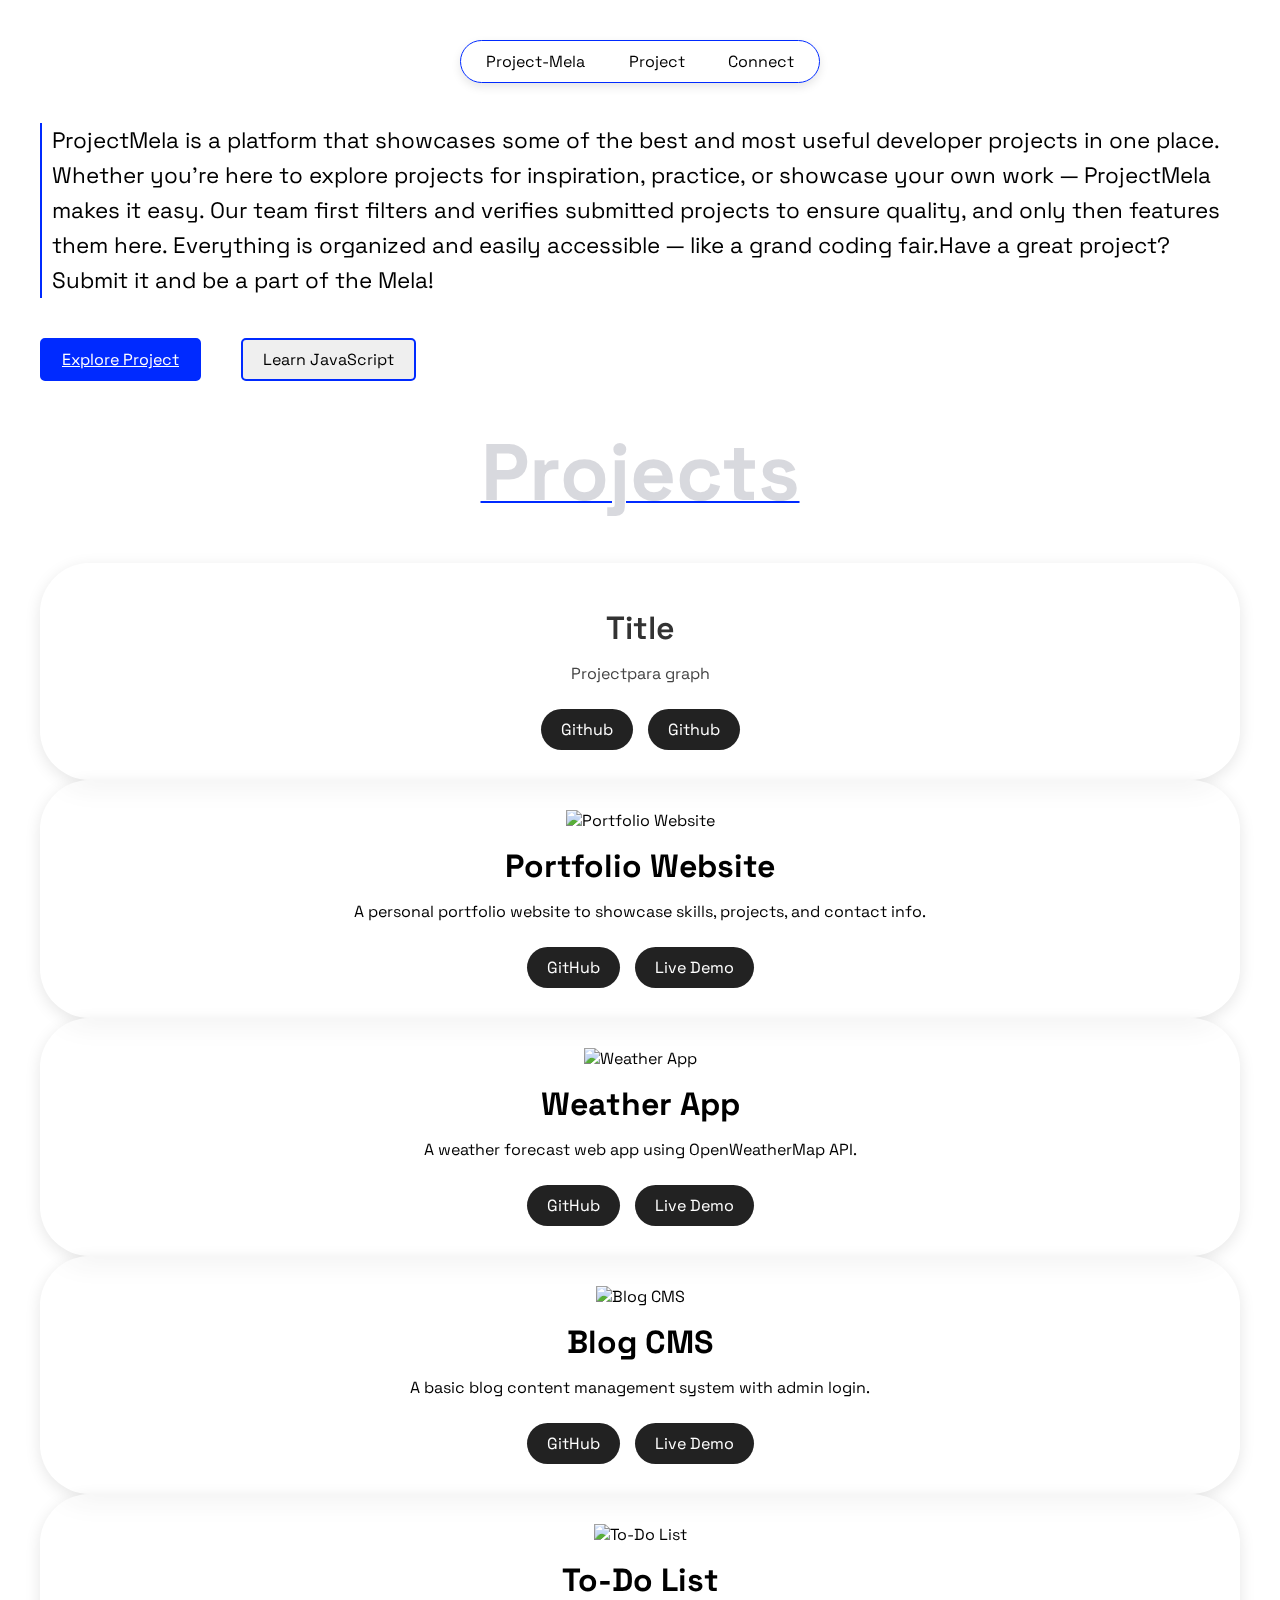
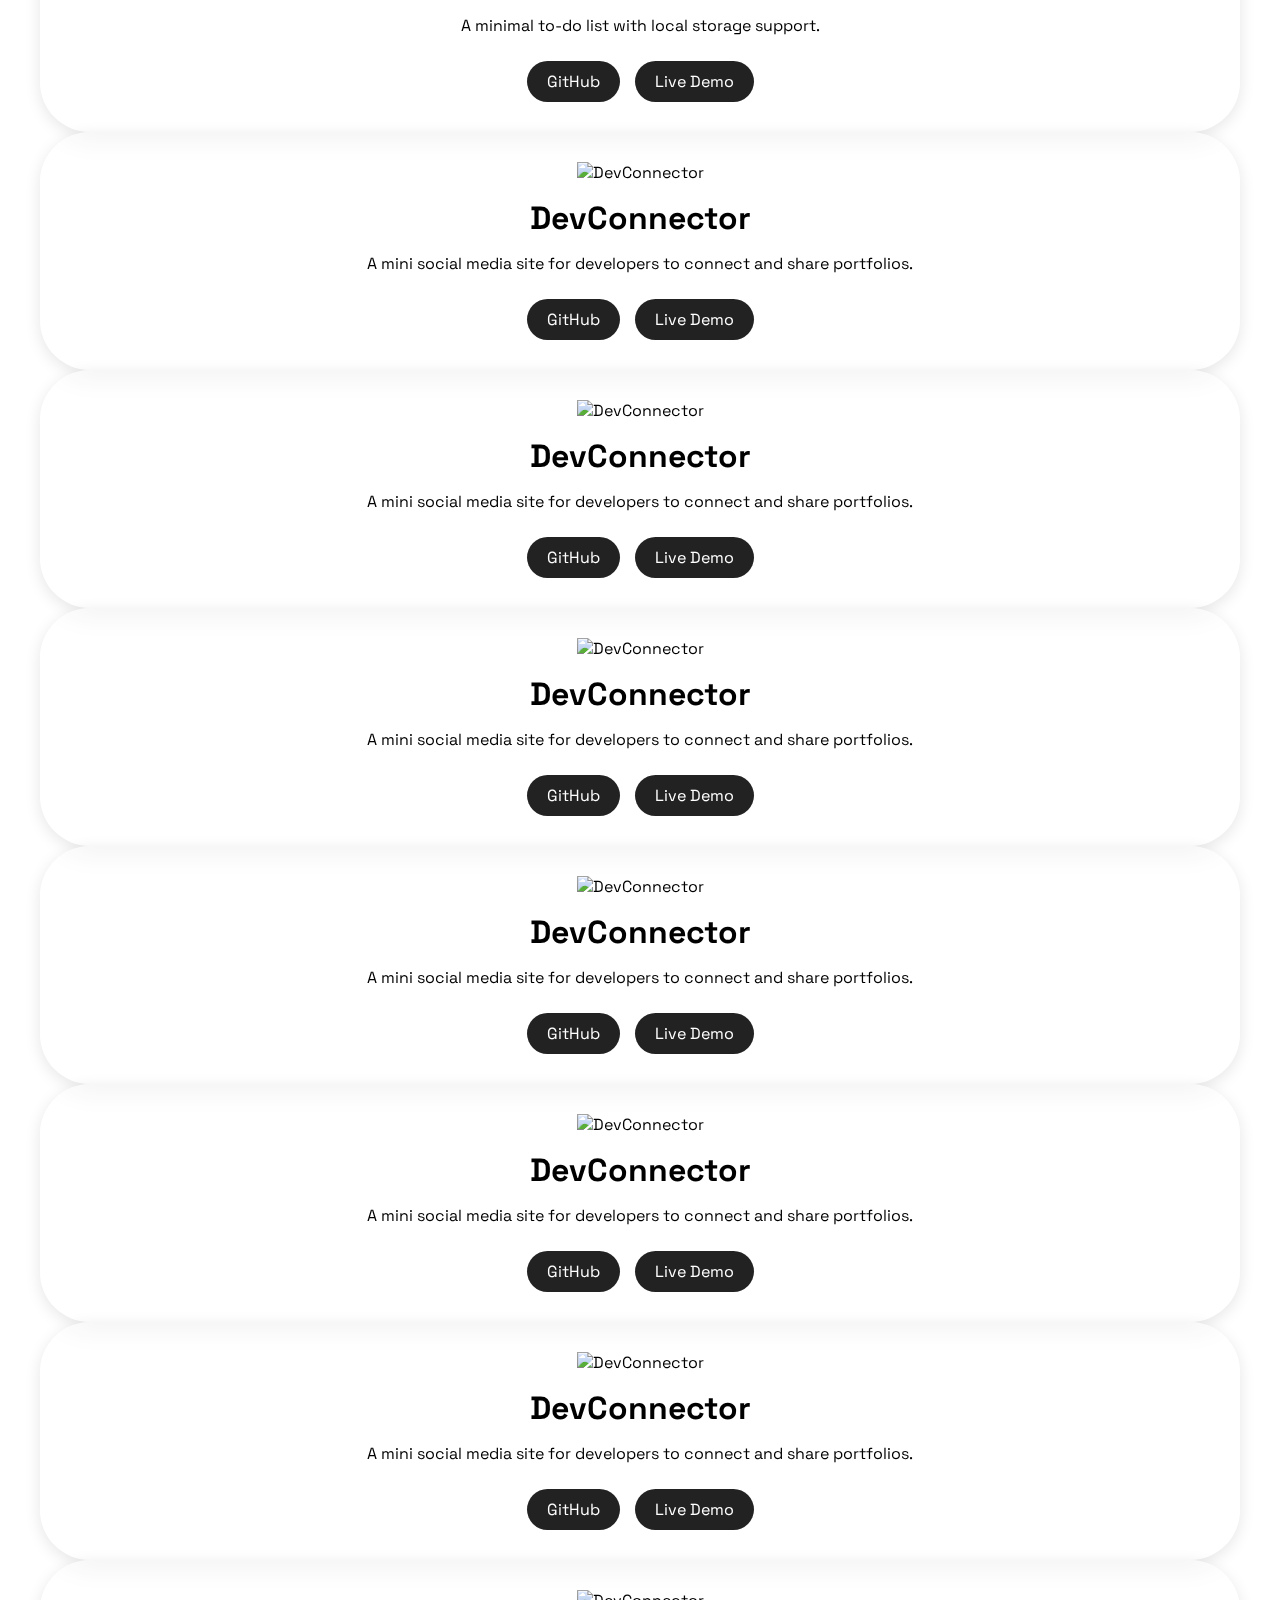
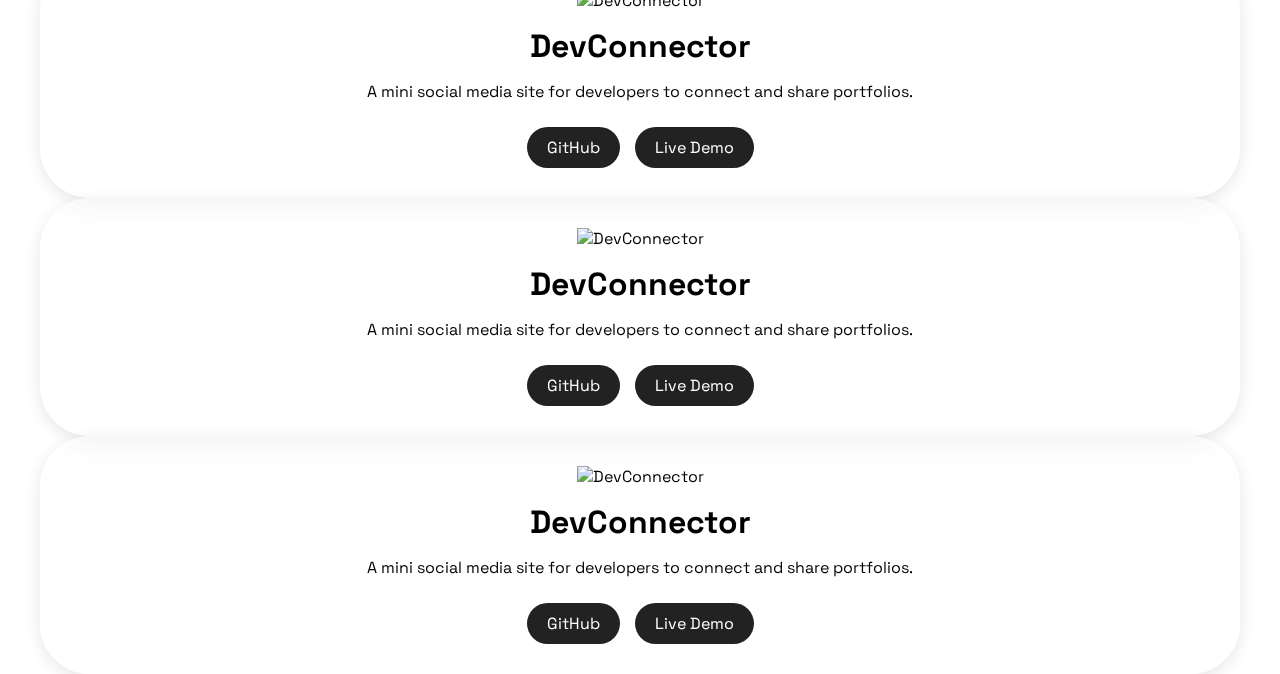
==== index.html @ b8e60ce5 "Add New Feature but Remove after some time" ====
<!DOCTYPE html>
<html lang="en">
<head>
  <meta charset="UTF-8" />
  <meta name="viewport" content="width=device-width, initial-scale=1.0"/>
  <title>Project Mela</title>
  <link rel="stylesheet" href="style.css" />
</head>
<body>

  <header class="container">
    <div class="navbar">
      <span>Project-Mela</span>
      <span>Project</span>
      <span>Connect</span>
    </div>
  </header>

  <section class="container">
    <div class="about-div">
        <h1 class="about-h1">ProjectMela is a platform that showcases some of the best and most useful developer projects in one place. Whether you're here to explore projects for inspiration, practice, or showcase your own work — ProjectMela makes it easy.
        Our team first filters and verifies submitted projects to ensure quality, and only then features them here. Everything is organized and easily accessible — like a grand coding fair.Have a great project? Submit it and be a part of the Mela!</h1>
        
        <div class="about-btn">
            <button class="btn1">Explore Project</button>
            <button class="btn2">Learn JavaScript</button>
        </div>

    </div>

    <div>
        <!-- <h1 class="project-h1">Project Collections</h1> -->
        <h1 class="project-h1">Projects</h1>
    </div>
  </section>

  <section class="container" id="project">
    <div class="projectlist" id="projectlist">
        <img id="project-img" alt="">
        <h1 id="project-title">Title</h1>
        <p id="project-p">Projectpara graph</p>
        <div id="button-class" class="button-class">
            <button id="github-btn">Github</button>
            <button id="live-btn">Github</button>
        </div>
    </div>
  </section>

  <!-- Just to see sticky effect -->
  <!-- <div style="height: 2000px; background: #f0f0f0;"></div> -->


  <script src="script.js"></script>
</body>
</html>
---- style.css ----
@import url('https://fonts.googleapis.com/css2?family=Space+Grotesk:wght@300..700&display=swap');

* {
  font-family: "Space Grotesk", sans-serif;
  margin: 0;
  padding: 0;
  box-sizing: border-box;
}

body {
  background: #ffffff;
}

/* 🔸 Max-width container */
.container {
  max-width: 1200px;
  margin: 40px auto 0 auto; /* top 40px and center horizontally */
  position: sticky;
  top: 0;
  z-index: 999;
}

/* 🔹 Navbar inside the container */
.navbar {
  width: 30%;
  margin: 0 auto;
  display: flex;
  justify-content: space-between;
  align-items: center;
  padding: 10px 25px;
  background: rgba(255, 255, 255, 0.2);
  backdrop-filter: blur(12px);
  border-radius: 50px;
  box-shadow: 0 4px 10px rgba(0,0,0,0.1);
  transition: all 0.3s ease-in-out;
  border: 1px solid #002aff;
}

/* Optional: Hover effect */
.navbar span:hover {
  color: #002aff;
  cursor: pointer;
}


.about-div {
    background: white;
    display: flex;
    flex-direction: column;
}

.about-h1 {
    text-align: start;
    border-left: 2px solid #002aff;
    font-size: 1.4rem;
    font-weight: 400;
    padding-left: 10px;
    line-height: 35px;
}

.about-btn {
    display: flex;
    margin-top: 40px;
    gap: 40px;
    flex-direction: row;
    justify-content: start;
    align-items: center;
}

.btn1, .btn2 {
    padding: 9px 20px;
    border-radius: 5px;
    border: 2px solid #002aff;
    font-size: medium;
}

.btn1 {
    background-color: #002aff;
    color: white;
    text-decoration: underline;
}

.btn2:hover {
    background-color: #002aff;
    color: white;
}

.btn1, .btn2:hover {
    cursor: pointer;
}

.project-h1 {
    /* font-size: x-large; */
    font-size: 5rem;
    /* font-weight: 900; */
    /* font-style: italic; */
    margin-top: 40px;
    text-align: center;
    /* border-bottom: 2px solid #002aff; */
    text-decoration: underline 2px solid #002aff;

    color: rgba(3, 5, 37, 0.153);
}




/* Project Card */
.projectlist {
  background: rgba(255, 255, 255, 0.2); /* transparent effect */
  backdrop-filter: blur(10px); /* blur effect */
  border-radius: 50px;
  padding: 30px;
  box-shadow: 0 4px 16px rgba(0, 0, 0, 0.1);
  position: sticky;
  top: 40px;
  display: flex;
  flex-direction: column;
  align-items: center;
  gap: 15px;
  transition: all 0.3s ease;
}

/* Project Image */
#project-img {
  width: 100%;
  max-width: 400px;
  border-radius: 20px;
  object-fit: cover;
  box-shadow: 0 4px 12px rgba(0, 0, 0, 0.15);
}

/* Title */
#project-title {
  font-size: 2rem;
  font-weight: 600;
  color: #333;
  text-align: center;
}

/* Description */
#project-p {
  font-size: 1rem;
  color: #444;
  text-align: center;
  max-width: 700px;
}

/* Button Container */
.button-class {
  display: flex;
  gap: 15px;
  margin-top: 10px;
  flex-wrap: wrap;
}

/* Buttons */
.button-class button {
  padding: 10px 20px;
  background: #222;
  color: white;
  border: none;
  border-radius: 25px;
  font-size: 1rem;
  cursor: pointer;
  transition: 0.3s ease;
}

.button-class button:hover {
  background: #555;
}
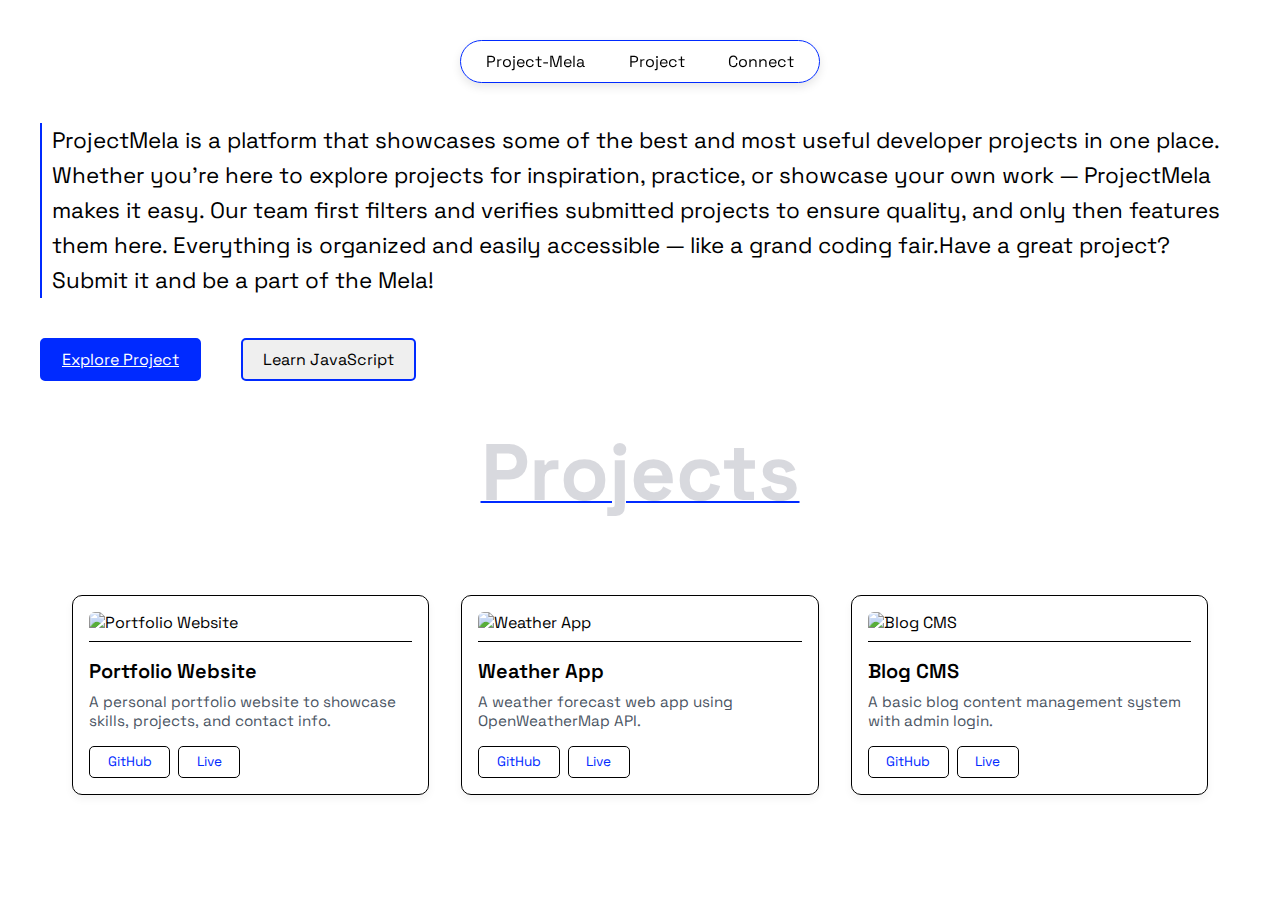
==== commit a4fdd36a: "Almost every work are complete and run but some work are not complete just like responsive" ====
--- a/index.html
+++ b/index.html
@@ -35,19 +35,8 @@
   </section>
 
   <section class="container" id="project">
-    <div class="projectlist" id="projectlist">
-        <img id="project-img" alt="">
-        <h1 id="project-title">Title</h1>
-        <p id="project-p">Projectpara graph</p>
-        <div id="button-class" class="button-class">
-            <button id="github-btn">Github</button>
-            <button id="live-btn">Github</button>
-        </div>
-    </div>
+      <!-- inject the div project -->
   </section>
-
-  <!-- Just to see sticky effect -->
-  <!-- <div style="height: 2000px; background: #f0f0f0;"></div> -->
 
 
   <script src="script.js"></script>
--- a/style.css
+++ b/style.css
@@ -16,8 +16,8 @@
   max-width: 1200px;
   margin: 40px auto 0 auto; /* top 40px and center horizontally */
   position: sticky;
-  top: 0;
-  z-index: 999;
+  /* top: 0; */
+  /* z-index: 999; */
 }
 
 /* 🔹 Navbar inside the container */
@@ -105,70 +105,83 @@
 
 
 
-/* Project Card */
-.projectlist {
-  background: rgba(255, 255, 255, 0.2); /* transparent effect */
-  backdrop-filter: blur(10px); /* blur effect */
-  border-radius: 50px;
-  padding: 30px;
-  box-shadow: 0 4px 16px rgba(0, 0, 0, 0.1);
-  position: sticky;
-  top: 40px;
-  display: flex;
-  flex-direction: column;
-  align-items: center;
-  gap: 15px;
-  transition: all 0.3s ease;
+#project {
+  display: grid;
+  grid-template-columns: repeat(auto-fit, minmax(300px, 1fr));
+  gap: 2rem;
+  padding: 2rem;
 }
 
-/* Project Image */
-#project-img {
-  width: 100%;
-  max-width: 400px;
-  border-radius: 20px;
-  object-fit: cover;
-  box-shadow: 0 4px 12px rgba(0, 0, 0, 0.15);
+#project > div {
+  background-color: white;
+  border: 1px solid #000000;
+  border-radius: 10px;
+  box-shadow: 0 4px 8px rgba(0, 0, 0, 0.05);
+  overflow: hidden;
+  padding: 1rem;
+  transition: transform 0.2s ease-in-out;
+  /* border-radius: 10px; */
 }
 
-/* Title */
-#project-title {
-  font-size: 2rem;
-  font-weight: 600;
-  color: #333;
-  text-align: center;
-}
+/* #project > div:hover {
+  transform: translateY(-5px);
+  box-shadow: 0 8px 16px rgba(0, 0, 0, 0.1);
+} */
 
-/* Description */
-#project-p {
-  font-size: 1rem;
-  color: #444;
-  text-align: center;
-  max-width: 700px;
-}
-
-/* Button Container */
-.button-class {
-  display: flex;
-  gap: 15px;
-  margin-top: 10px;
-  flex-wrap: wrap;
-}
-
-/* Buttons */
-.button-class button {
-  padding: 10px 20px;
-  background: #222;
-  color: white;
-  border: none;
-  border-radius: 25px;
-  font-size: 1rem;
-  cursor: pointer;
-  transition: 0.3s ease;
-}
-
-.button-class button:hover {
-  background: #555;
+.p-img {
+  width: 100%;
+  height: 200px;
+  object-fit: cover;
+  border-radius: 6px;
+  transition: transform 0.3s ease-in-out; /* Add transition for smooth effect */
 }
 
 
+.hrline {
+  margin: 0.5rem 0;            /* top and bottom margin */
+  border: none;              /* remove default border */
+  border-top: 1px solid #000000; /* red horizontal line */
+  width: 100%;               /* full width line */
+}
 
+
+.p-img:hover {
+  transform: scale(1.05); /* Zoom in effect */
+}
+
+
+.p-title {
+  font-size: 1.25rem;
+  font-weight: 600;
+  margin-top: 1rem;
+}
+
+.p-para {
+  font-size: 0.95rem;
+  color: #4b5563;
+  margin: 0.5rem 0 1rem 0;
+}
+
+.buttondiv {
+  display: flex;
+  justify-content: start;
+  gap: 0.5rem;
+}
+
+
+.gitbtn, .livebtn {
+  padding: 0.4rem 1.1rem;
+  font-size: 0.85rem;
+  border: 1px solid #000;
+  border-radius: 5px;
+  background-color: white;
+  cursor: pointer;
+  transition: background-color 0.3s ease;
+  color: #002aff;
+  text-decoration: none;
+}
+
+.gitbtn:hover, .livebtn:hover {
+  background-color: #000;
+  color: white;
+}
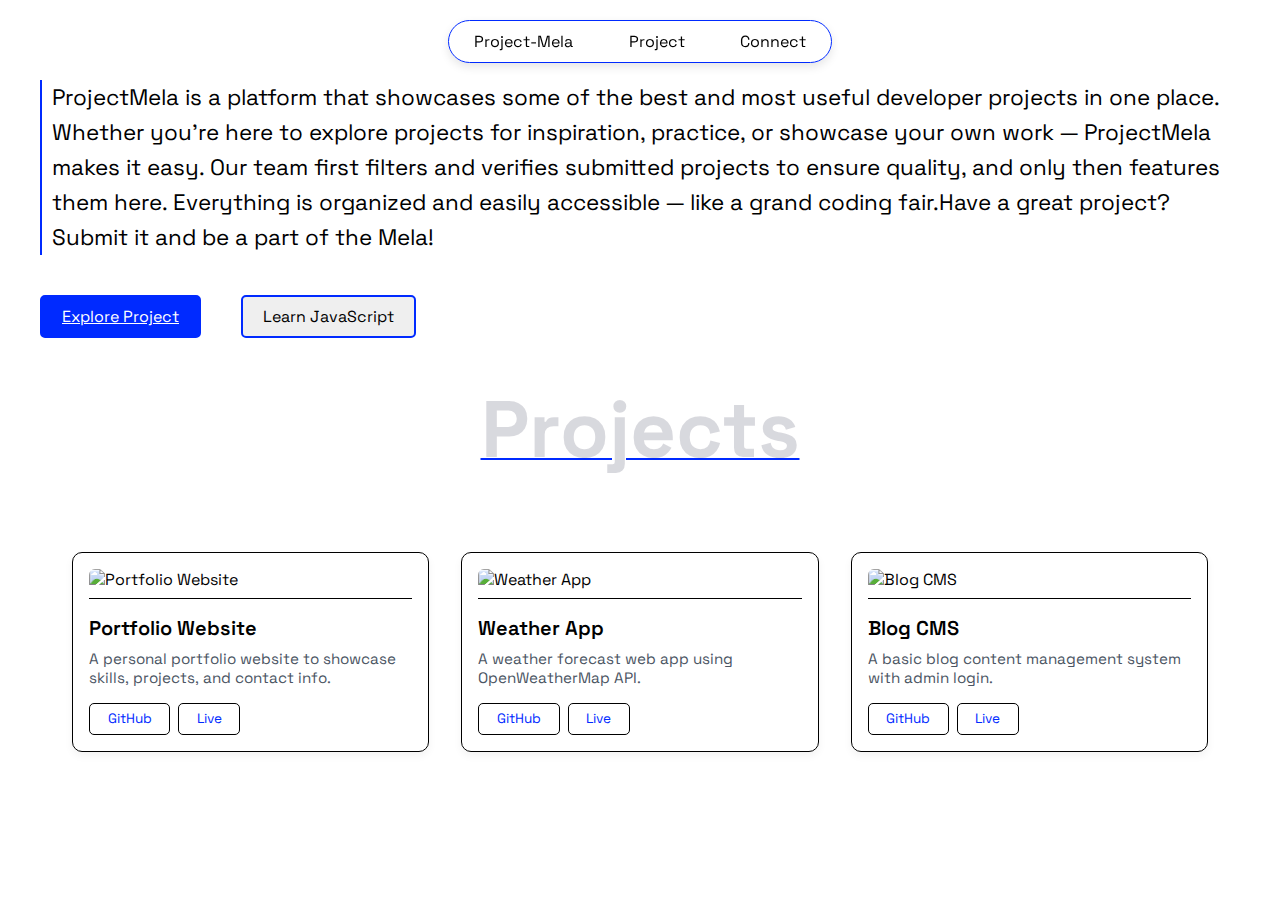
==== commit 0d6f068f: "fixed navbar" ====
--- a/index.html
+++ b/index.html
@@ -8,7 +8,7 @@
 </head>
 <body>
 
-  <header class="container">
+  <header class="container header">
     <div class="navbar">
       <span>Project-Mela</span>
       <span>Project</span>
--- a/style.css
+++ b/style.css
@@ -15,12 +15,13 @@
 .container {
   max-width: 1200px;
   margin: 40px auto 0 auto; /* top 40px and center horizontally */
-  position: sticky;
-  /* top: 0; */
-  /* z-index: 999; */
 }
 
-/* 🔹 Navbar inside the container */
+.header {
+  display: flex;
+  justify-content: center;
+}
+
 .navbar {
   width: 30%;
   margin: 0 auto;
@@ -34,7 +35,13 @@
   box-shadow: 0 4px 10px rgba(0,0,0,0.1);
   transition: all 0.3s ease-in-out;
   border: 1px solid #002aff;
+
+  /* Make it sticky */
+  position: fixed;
+  top: 20px; 
+  z-index: 1000; /* Optional: To ensure it stays above other content */
 }
+
 
 /* Optional: Hover effect */
 .navbar span:hover {
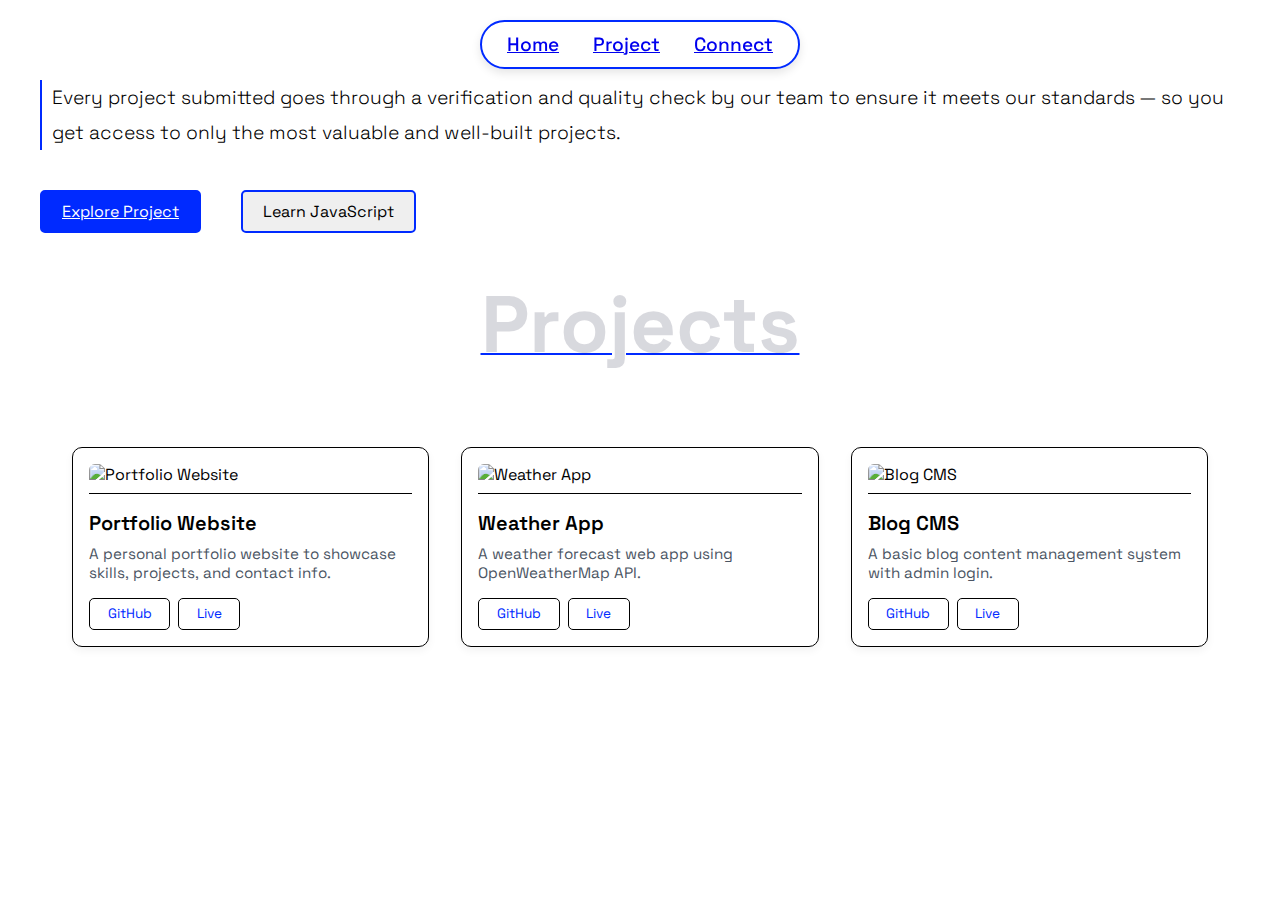
==== commit f4fb5663: "link with each other" ====
--- a/index.html
+++ b/index.html
@@ -10,20 +10,24 @@
 
   <header class="container header">
     <div class="navbar">
-      <span>Project-Mela</span>
-      <span>Project</span>
-      <span>Connect</span>
+      <a href="#"><span class="nav-li">Home</span></a>
+      <a href="#project"><span class="nav-li">Project</span></a>
+      <a href="https://www.linkedin.com/in/aman-kumar21/" target="_blank" rel="noopener noreferrer"><span class="nav-li">Connect</span></a>
+
     </div>
   </header>
 
   <section class="container">
     <div class="about-div">
-        <h1 class="about-h1">ProjectMela is a platform that showcases some of the best and most useful developer projects in one place. Whether you're here to explore projects for inspiration, practice, or showcase your own work — ProjectMela makes it easy.
-        Our team first filters and verifies submitted projects to ensure quality, and only then features them here. Everything is organized and easily accessible — like a grand coding fair.Have a great project? Submit it and be a part of the Mela!</h1>
+        <!-- <h1 class="about-h1">ProjectMela is a platform that showcases some of the best and most useful developer projects in one place. Whether you're here to explore projects for inspiration, practice, or showcase your own work — ProjectMela makes it easy.
+        Our team first filters and verifies submitted projects to ensure quality, and only then features them here. Everything is organized and easily accessible — like a grand coding fair.Have a great project? Submit it and be a part of the Mela!</h1> -->
+        <h1 class="about-h1">Every project submitted goes through a verification and quality check by our team to ensure it meets our standards — so you get access to only the most valuable and well-built projects.</h1>
         
         <div class="about-btn">
             <button class="btn1">Explore Project</button>
-            <button class="btn2">Learn JavaScript</button>
+            <a href="https://developer.mozilla.org/en-US/docs/Web/JavaScript" target="_blank" rel="noopener noreferrer">
+              <button class="btn2">Learn JavaScript</button>
+            </a>
         </div>
 
     </div>
--- a/style.css
+++ b/style.css
@@ -23,7 +23,7 @@
 }
 
 .navbar {
-  width: 30%;
+  width: 25%;
   margin: 0 auto;
   display: flex;
   justify-content: space-between;
@@ -34,7 +34,7 @@
   border-radius: 50px;
   box-shadow: 0 4px 10px rgba(0,0,0,0.1);
   transition: all 0.3s ease-in-out;
-  border: 1px solid #002aff;
+  border: 2px solid #002aff;
 
   /* Make it sticky */
   position: fixed;
@@ -42,6 +42,11 @@
   z-index: 1000; /* Optional: To ensure it stays above other content */
 }
 
+.nav-li {
+  font-size: larger;
+  font-weight: 500;
+
+}
 
 /* Optional: Hover effect */
 .navbar span:hover {
@@ -59,8 +64,8 @@
 .about-h1 {
     text-align: start;
     border-left: 2px solid #002aff;
-    font-size: 1.4rem;
-    font-weight: 400;
+    font-size: 1.2rem;
+    font-weight: 300;
     padding-left: 10px;
     line-height: 35px;
 }
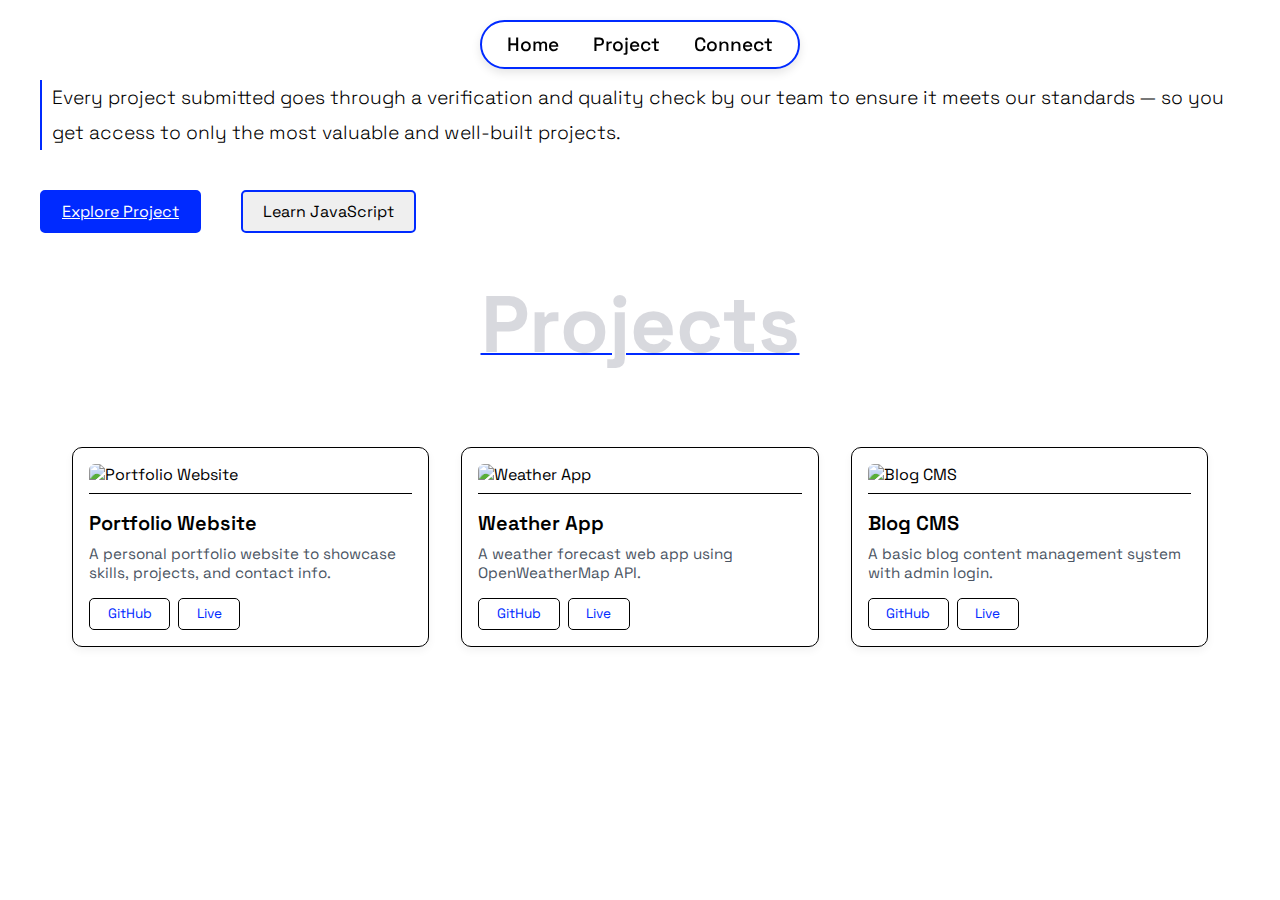
==== commit 9488f31a: "add id in in button" ====
--- a/index.html
+++ b/index.html
@@ -13,7 +13,6 @@
       <a href="#"><span class="nav-li">Home</span></a>
       <a href="#project"><span class="nav-li">Project</span></a>
       <a href="https://www.linkedin.com/in/aman-kumar21/" target="_blank" rel="noopener noreferrer"><span class="nav-li">Connect</span></a>
-
     </div>
   </header>
 
@@ -24,7 +23,7 @@
         <h1 class="about-h1">Every project submitted goes through a verification and quality check by our team to ensure it meets our standards — so you get access to only the most valuable and well-built projects.</h1>
         
         <div class="about-btn">
-            <button class="btn1">Explore Project</button>
+            <a href="#project"><button class="btn1">Explore Project</button></a>
             <a href="https://developer.mozilla.org/en-US/docs/Web/JavaScript" target="_blank" rel="noopener noreferrer">
               <button class="btn2">Learn JavaScript</button>
             </a>
--- a/style.css
+++ b/style.css
@@ -45,8 +45,13 @@
 .nav-li {
   font-size: larger;
   font-weight: 500;
-
-}
+  color: black;
+}
+
+.navbar a {
+  text-decoration: none;
+}
+
 
 /* Optional: Hover effect */
 .navbar span:hover {
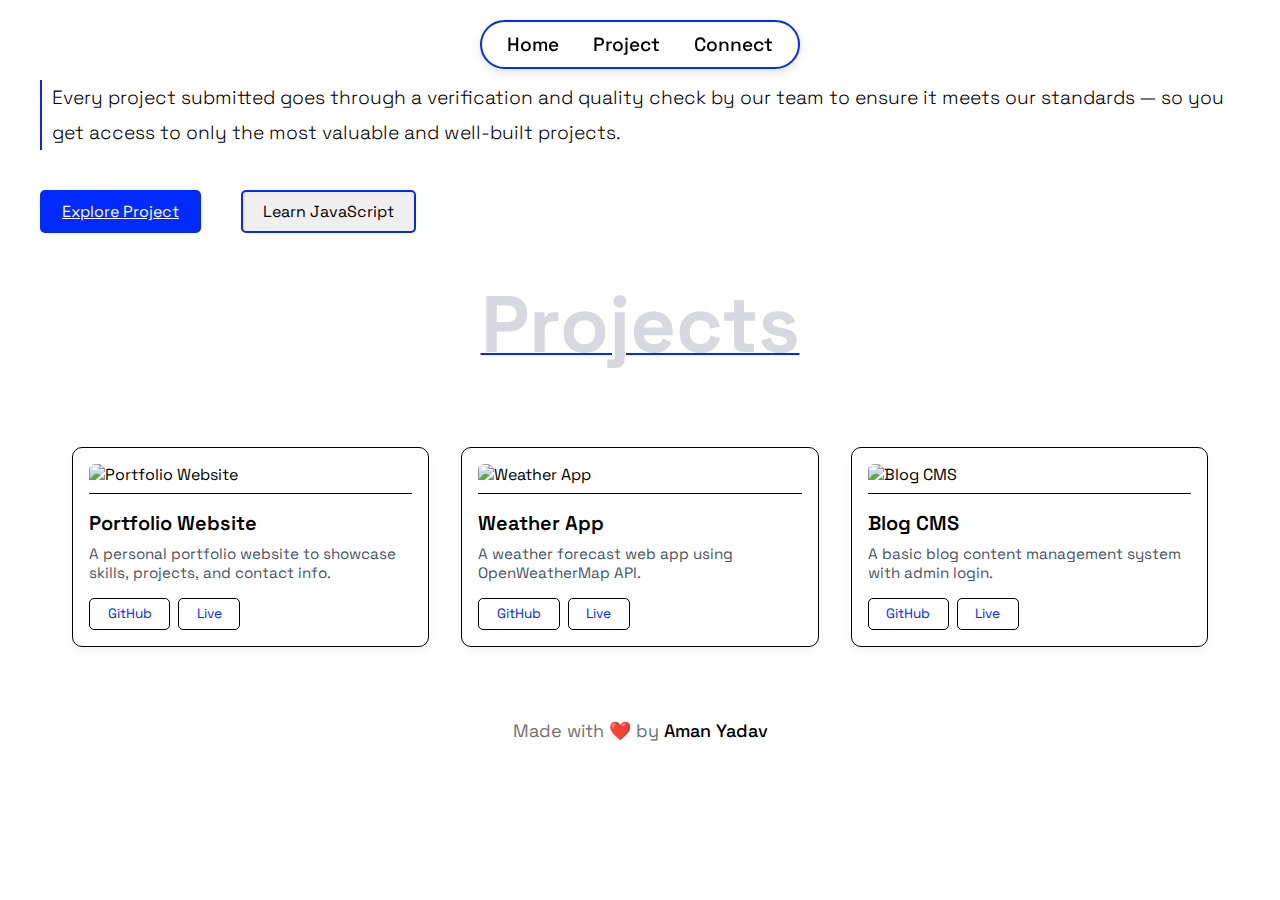
==== commit cd39be6f: "add namesecion" ====
--- a/index.html
+++ b/index.html
@@ -41,6 +41,14 @@
       <!-- inject the div project -->
   </section>
 
+  <section class="container">
+    <div class="madeby">
+      <h1 class="made-h1">Made with ❤️ by
+        <a href="https://www.codeupto.com/">Aman Yadav</a>
+      </h1>
+    </div>
+  </section>
+
 
   <script src="script.js"></script>
 </body>
--- a/style.css
+++ b/style.css
@@ -14,7 +14,8 @@
 /* 🔸 Max-width container */
 .container {
   max-width: 1200px;
-  margin: 40px auto 0 auto; /* top 40px and center horizontally */
+  margin: 40px auto 0 auto;
+  /* top 40px and center horizontally */
 }
 
 .header {
@@ -32,14 +33,15 @@
   background: rgba(255, 255, 255, 0.2);
   backdrop-filter: blur(12px);
   border-radius: 50px;
-  box-shadow: 0 4px 10px rgba(0,0,0,0.1);
+  box-shadow: 0 4px 10px rgba(0, 0, 0, 0.1);
   transition: all 0.3s ease-in-out;
   border: 2px solid #002aff;
 
   /* Make it sticky */
   position: fixed;
-  top: 20px; 
-  z-index: 1000; /* Optional: To ensure it stays above other content */
+  top: 20px;
+  z-index: 1000;
+  /* Optional: To ensure it stays above other content */
 }
 
 .nav-li {
@@ -60,63 +62,136 @@
 }
 
 
+/* Responsive text size and layout */
+@media (max-width: 768px) {
+  .nav-li {
+    font-size: 0.95rem;
+  }
+
+  .navbar {
+    width: 95%;
+    padding: 8px 20px;
+  }
+}
+
+@media (max-width: 480px) {
+  .nav-li {
+    font-size: 0.9rem;
+  }
+
+  .navbar {
+    gap: 10px;
+    width: 90%;
+    padding: 10px 15px;
+  }
+}
+
+
+
 .about-div {
-    background: white;
+  background: white;
+  display: flex;
+  flex-direction: column;
+}
+
+.about-h1 {
+  text-align: start;
+  border-left: 2px solid #002aff;
+  font-size: 1.2rem;
+  font-weight: 300;
+  padding-left: 10px;
+  line-height: 35px;
+}
+
+.about-btn {
+  display: flex;
+  margin-top: 40px;
+  gap: 40px;
+  flex-direction: row;
+  justify-content: start;
+  align-items: center;
+}
+
+.btn1,
+.btn2 {
+  padding: 9px 20px;
+  border-radius: 5px;
+  border: 2px solid #002aff;
+  font-size: medium;
+}
+
+.btn1 {
+  background-color: #002aff;
+  color: white;
+  text-decoration: underline;
+}
+
+.btn2:hover {
+  background-color: #002aff;
+  color: white;
+}
+
+.btn1,
+.btn2:hover {
+  cursor: pointer;
+}
+
+
+/* Responsive: Tablet */
+@media (max-width: 768px) {
+
+  .about-div {
+    margin: 100px 20px;
+  }
+
+  .about-h1 {
+    font-size: 1.3rem;
+    line-height: 30px;
+  }
+
+  .about-btn {
     display: flex;
-    flex-direction: column;
-}
-
-.about-h1 {
-    text-align: start;
-    border-left: 2px solid #002aff;
-    font-size: 1.2rem;
-    font-weight: 300;
-    padding-left: 10px;
-    line-height: 35px;
-}
-
-.about-btn {
-    display: flex;
-    margin-top: 40px;
-    gap: 40px;
     flex-direction: row;
     justify-content: start;
     align-items: center;
-}
-
-.btn1, .btn2 {
-    padding: 9px 20px;
-    border-radius: 5px;
-    border: 2px solid #002aff;
+  }
+}
+
+/* Responsive: Mobile */
+@media (max-width: 480px) {
+
+  .about-h1 {
+    font-size: 1.4rem;
+    line-height: 30px;
+    font-weight: 400;
+  }
+
+  .about-btn {
+    display: flex;
+    flex-direction: row;
+    justify-content: start;
+    align-items: center;
+  }
+
+  .btn1,
+  .btn2 {
+    padding: 9px 13px;
     font-size: medium;
-}
-
-.btn1 {
-    background-color: #002aff;
-    color: white;
-    text-decoration: underline;
-}
-
-.btn2:hover {
-    background-color: #002aff;
-    color: white;
-}
-
-.btn1, .btn2:hover {
-    cursor: pointer;
-}
+  }
+}
+
 
 .project-h1 {
-    /* font-size: x-large; */
-    font-size: 5rem;
-    /* font-weight: 900; */
-    /* font-style: italic; */
-    margin-top: 40px;
-    text-align: center;
-    /* border-bottom: 2px solid #002aff; */
-    text-decoration: underline 2px solid #002aff;
-
-    color: rgba(3, 5, 37, 0.153);
+  /* font-size: x-large; */
+  font-size: 5rem;
+  /* font-weight: 900; */
+  /* font-style: italic; */
+  margin-top: 40px;
+  text-align: center;
+  /* border-bottom: 2px solid #002aff; */
+  text-decoration: underline 2px solid #002aff;
+
+  color: rgba(3, 5, 37, 0.153);
 }
 
 
@@ -129,7 +204,7 @@
   padding: 2rem;
 }
 
-#project > div {
+#project>div {
   background-color: white;
   border: 1px solid #000000;
   border-radius: 10px;
@@ -150,20 +225,26 @@
   height: 200px;
   object-fit: cover;
   border-radius: 6px;
-  transition: transform 0.3s ease-in-out; /* Add transition for smooth effect */
+  transition: transform 0.3s ease-in-out;
+  /* Add transition for smooth effect */
 }
 
 
 .hrline {
-  margin: 0.5rem 0;            /* top and bottom margin */
-  border: none;              /* remove default border */
-  border-top: 1px solid #000000; /* red horizontal line */
-  width: 100%;               /* full width line */
+  margin: 0.5rem 0;
+  /* top and bottom margin */
+  border: none;
+  /* remove default border */
+  border-top: 1px solid #000000;
+  /* red horizontal line */
+  width: 100%;
+  /* full width line */
 }
 
 
 .p-img:hover {
-  transform: scale(1.05); /* Zoom in effect */
+  transform: scale(1.05);
+  /* Zoom in effect */
 }
 
 
@@ -186,7 +267,8 @@
 }
 
 
-.gitbtn, .livebtn {
+.gitbtn,
+.livebtn {
   padding: 0.4rem 1.1rem;
   font-size: 0.85rem;
   border: 1px solid #000;
@@ -198,7 +280,29 @@
   text-decoration: none;
 }
 
-.gitbtn:hover, .livebtn:hover {
+.gitbtn:hover,
+.livebtn:hover {
   background-color: #000;
   color: white;
 }
+
+
+
+.madeby {
+  display: flex;
+  justify-content: center;
+  align-items: center;
+  margin: 20px 0px;
+}
+
+.made-h1 {
+  font-size: large;
+  font-weight: 400;
+  color: rgb(114, 113, 113);
+}
+
+.madeby a {
+  color: black;
+  font-weight: 500;
+  text-decoration: none;
+}
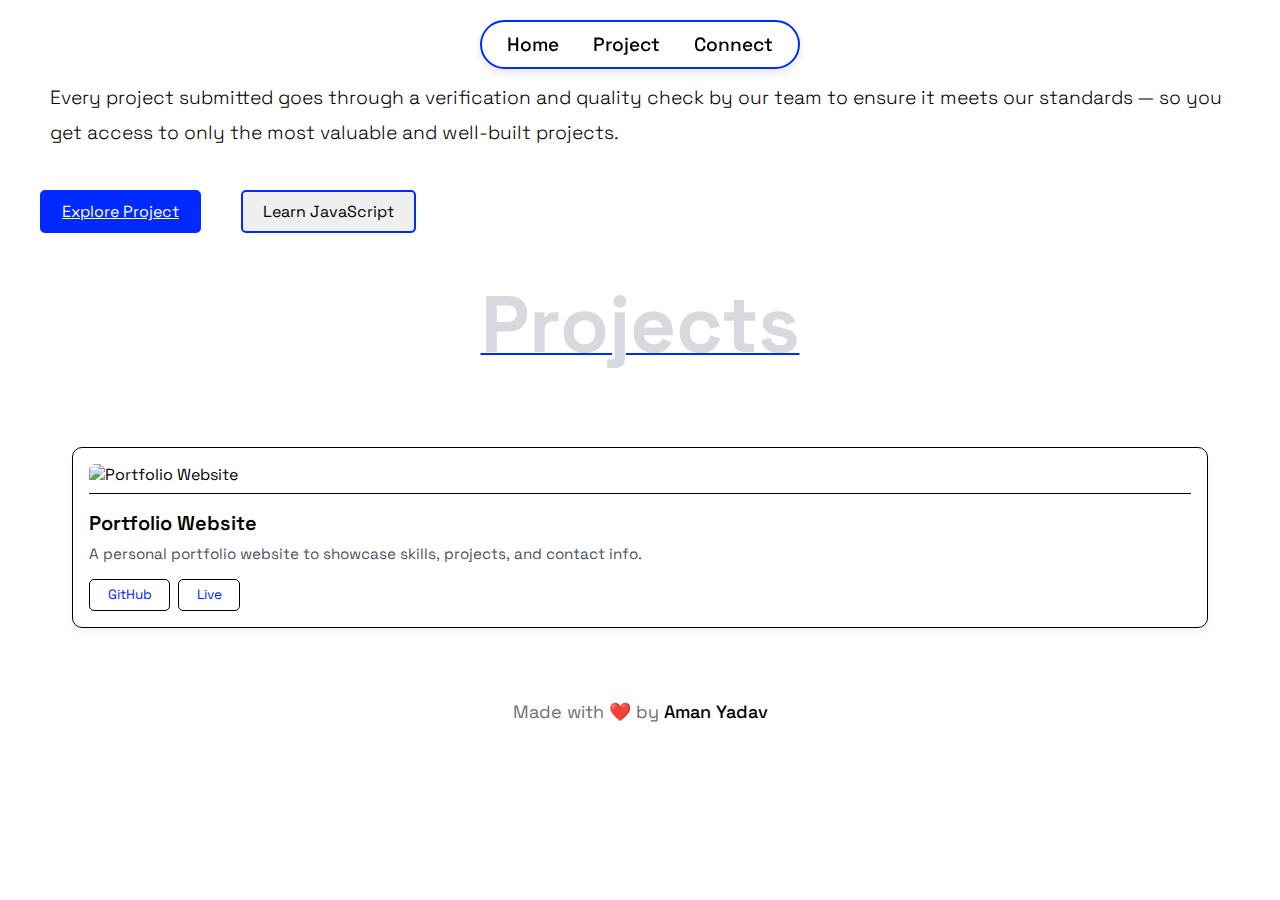
==== commit f368e67b: "Changed there" ====
--- a/index.html
+++ b/index.html
@@ -3,8 +3,9 @@
 <head>
   <meta charset="UTF-8" />
   <meta name="viewport" content="width=device-width, initial-scale=1.0"/>
-  <title>Project Mela</title>
+  <title>JavaScript | Project Mela</title>
   <link rel="stylesheet" href="style.css" />
+  <link rel="icon" href="/Needs/js.png" type="image/svg+xml">
 </head>
 <body>
 
--- a/style.css
+++ b/style.css
@@ -96,7 +96,7 @@
 
 .about-h1 {
   text-align: start;
-  border-left: 2px solid #002aff;
+  /* border-left: 2px solid #002aff; */
   font-size: 1.2rem;
   font-weight: 300;
   padding-left: 10px;
